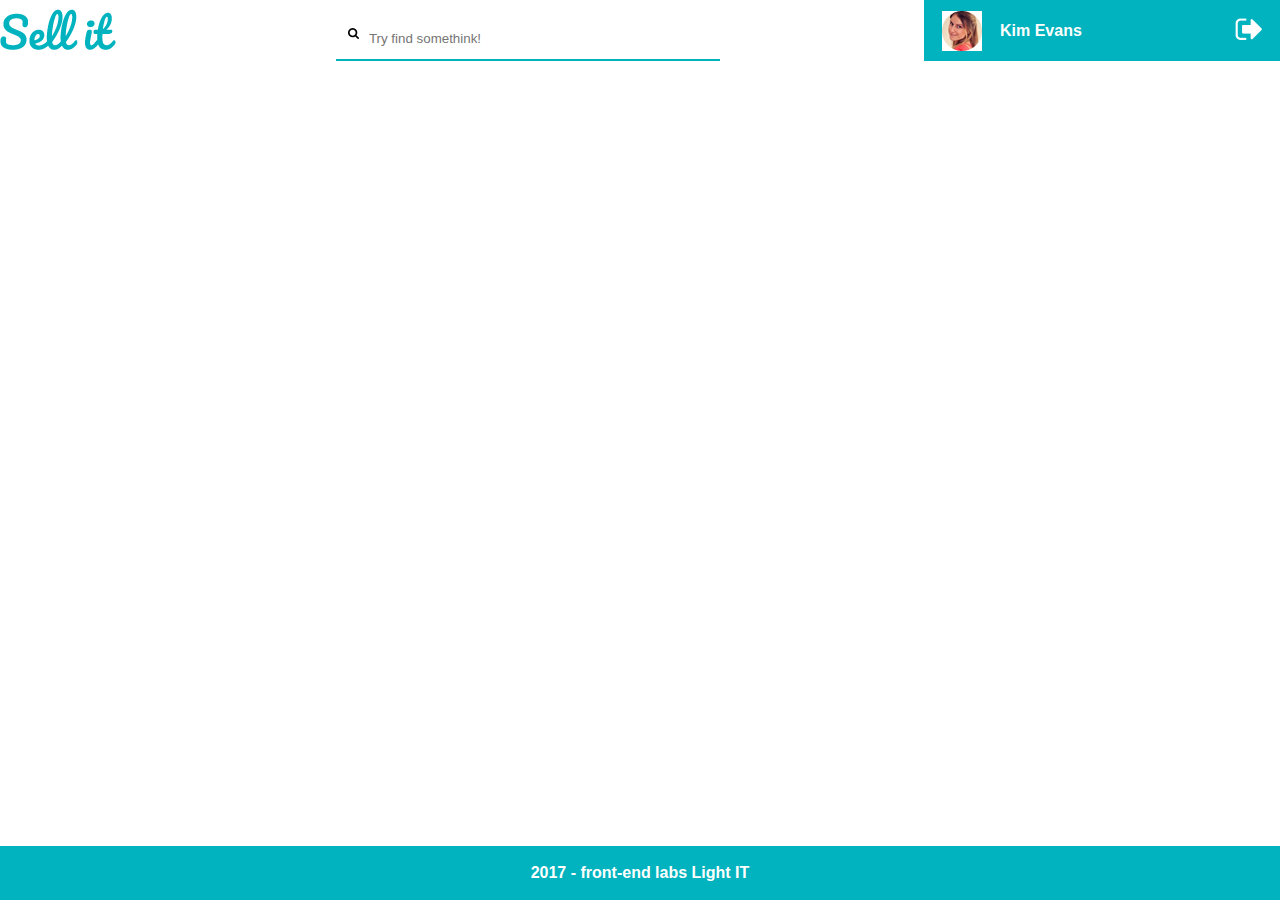
==== login_page/index.html @ 4c7693df "..." ====
<!DOCTYPE HTML>
<html lang="en">
    <head>
        <meta charset="utf-8">
        <title>Sell it: Login Page</title>
        <link rel="stylesheet" href="login_page.css">
    </head>
    <body>
        <div class="wrapper">
            <div class="header">
                <div class="header__logo">
                    <a href="#"><img src="../img/logo-2.png" alt="Sell it"></a>
                </div>
                <div class="header__search">
                    <a class="header__search-img" href="#"><img src="../img/search.png" alt="Search"></a>
                    <input class="header__search-input" type="search" placeholder="Try find somethink!">
                </div>
                <div class="header__account">
                    <div class="account__user">
                        <img src="../img/user_Kim-Evans.jpg" alt="Kim Evans">
                        <div class="account__user-name">Kim Evans</div>
                    </div>
                    <div class="account_sign-out">
                        <a href="#"><img src="../img/sign-out.png" alt="sign out"></a>
                    </div>
                </div>
            </div>
            <div class="footer">
                2017 - front-end labs Light IT
            </div>
        </div>
    </body>
</html>
---- login_page/login_page.css ----
html, body {
    margin: 0;
    padding: 0;
}

.wrapper {
    height: 100%;
    width: 100%;
    font-family: "Arial";
    color: #ffffff;
    font-weight: bold;
    text-align: center;
}

.header {
    display: flex;
    justify-content: space-between;
    width: 100%;
}
    .header__logo {}
    .header__search {
        width: 30%;
        margin-top: 2vh;
        border-bottom: 2px solid #00b3be;
        padding-bottom: 0;
    }
        .header__search-img {
            margin-bottom: 0;
        }
        .header__search-input {
            width: 90%;
            height: 100%;
            border: none;
            outline:none;    
    }
    .header__account {
        display: flex;
        justify-content: space-between;
        align-items: center;
        width: 25%;
        padding: 0 2vh;
        background-color: #00b3be;
    }
        .account__user {
            display: flex;
            vertical-align: middle;
        }
            .account__user-img {
                border-radius: 50%;
            }
            .account__user-name {
                margin: auto 2vh;
            }
    .account_sign-out {}
.footer {
    position: absolute;
    bottom: 0;
    width: 100%;
    height: 4vh;
    padding-top: 2vh;
    text-align: center;
    background-color: #00b3be;
}
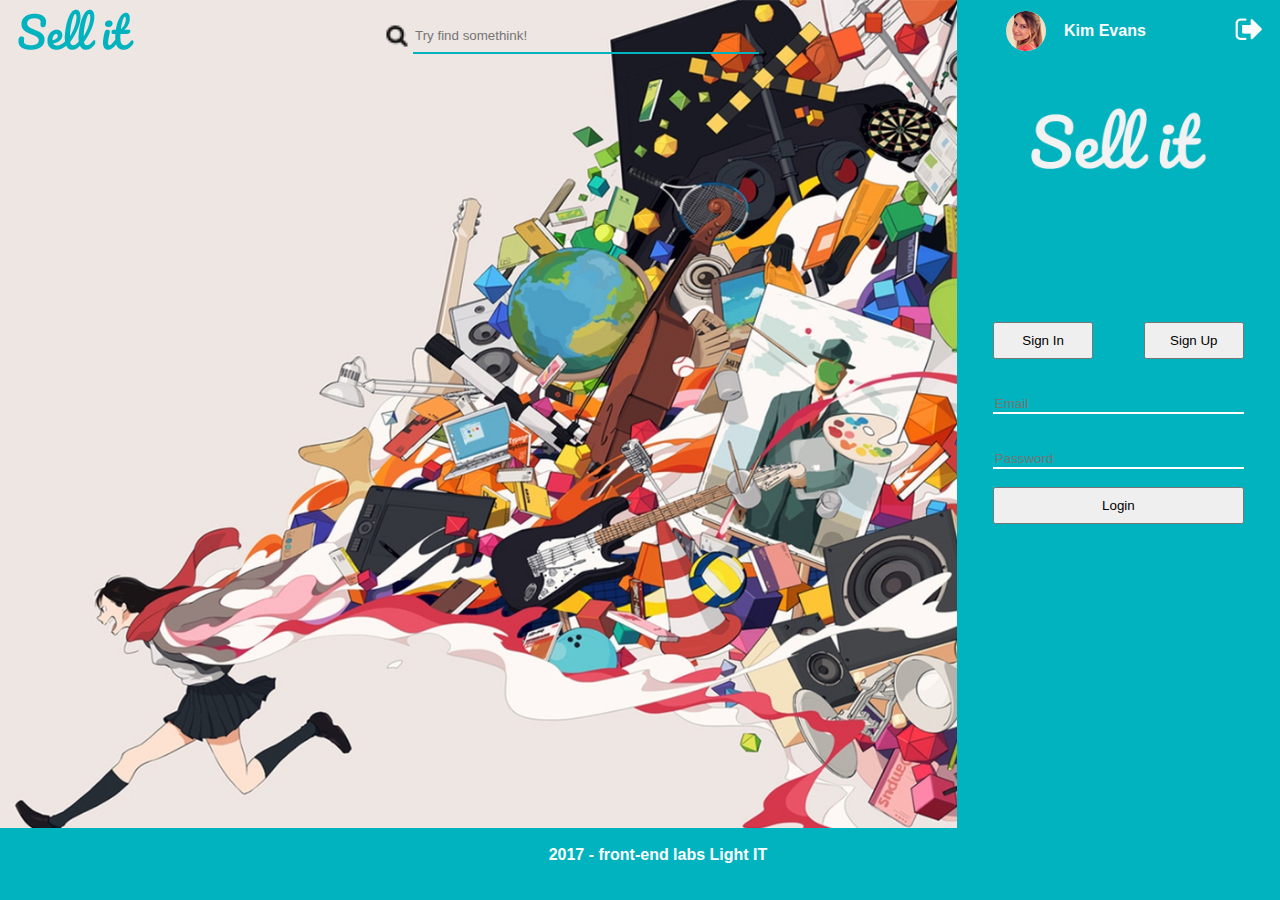
==== commit fc153b72: "Sell-it layout" ====
--- a/login_page/index.html
+++ b/login_page/index.html
@@ -2,7 +2,9 @@
 <html lang="en">
     <head>
         <meta charset="utf-8">
+        <meta name="viewport" content="width=device-width, initial-scale=1.0">
         <title>Sell it: Login Page</title>
+        <link rel="stylesheet" href="../main.css">
         <link rel="stylesheet" href="login_page.css">
     </head>
     <body>
@@ -12,17 +14,35 @@
                     <a href="#"><img src="../img/logo-2.png" alt="Sell it"></a>
                 </div>
                 <div class="header__search">
-                    <a class="header__search-img" href="#"><img src="../img/search.png" alt="Search"></a>
-                    <input class="header__search-input" type="search" placeholder="Try find somethink!">
+                    <img class="search__img" src="../img/search.png" alt="Search">
+                    <input class="search__input" type="search" placeholder="Try find somethink!">
                 </div>
                 <div class="header__account">
                     <div class="account__user">
-                        <img src="../img/user_Kim-Evans.jpg" alt="Kim Evans">
+                        <img class="account__user-img" src="../img/user_Kim-Evans.jpg" alt="Kim Evans">
                         <div class="account__user-name">Kim Evans</div>
                     </div>
-                    <div class="account_sign-out">
+                    <div class="account__sign-out">
                         <a href="#"><img src="../img/sign-out.png" alt="sign out"></a>
                     </div>
+                </div>
+            </div>
+            <div class="content">
+                <div class="content__left-section">
+                </div>
+                <div class="content__right-section">
+                    <img class="right-section__logo" src="../img/logo-1.png" alt="Sell it">
+                    <div class="right-section__login-form">
+                        <div class="login-form__sign-button">
+                            <button class="sign-button__btn">Sign In</button>
+                            <button class="sign-button__btn">Sign Up</button>
+                        </div>
+                        <div class="login-form__login-field">
+                            <input class="login-field__input" type="email" placeholder="Email">
+                            <input class="login-field__input" type="password" placeholder="Password">
+                            <button class="login-field__btn">Login</button>
+                        </div>
+                    </div>  
                 </div>
             </div>
             <div class="footer">
@@ -30,4 +50,4 @@
             </div>
         </div>
     </body>
-</html>+</html>
--- a/main.css
+++ b/main.css
@@ -0,0 +1,101 @@
+html, body {
+    margin: 0;
+    padding: 0;
+}
+
+.wrapper {
+    display: flex;
+    flex-direction: column;
+    justify-content: space-between;
+    height: 100%;
+    width: 100%;
+    font-family: "Arial";
+    color: #ffffff;
+    font-weight: bold;
+    text-align: center;
+}
+
+.header {
+    position: absolute;
+    display: flex;
+    justify-content: space-between;
+    width: 100%;
+}
+.header__logo {
+    margin-left: 2vh;
+}
+.header__search {
+    display: flex;
+    width: 30%;
+    height: 4vh;
+    margin-top: 2vh;
+    padding-bottom: 0;
+}
+.search__img {
+    width: 4vh;
+    height: 4vh;
+    padding-bottom: 0;
+}
+.search__input {
+    width: 90%;
+    height: 100%;
+    border: none;
+    outline: none;    
+    background-color: transparent;
+    border-bottom: 2px solid #00b3be;
+}
+
+.header__account {
+    display: flex;
+    justify-content: space-between;
+    align-items: center;
+    width: 20%;
+    padding: 0 2vh;
+    background-color: #00b3be;
+}
+.account__user {
+    display: flex;
+    vertical-align: middle;
+    cursor: pointer;
+}
+.account__user-img {
+    border-radius: 50%;
+}
+.account__user-name {
+    margin: auto 2vh;
+}
+.account__sign-out {}
+
+
+.footer {
+    position: fixed;
+    bottom: 0;
+    width: 100%;
+    height: 4vh;
+    padding: 2vh;
+    text-align: center;
+    background-color: #00b3be;
+}
+
+
+@media screen and (max-width: 576px) {
+    .header {
+        display: flex;
+        flex-direction: column;
+        align-items: center;
+        background-color: #00b3be;
+    }
+    .header__logo img {
+        content:url(img/logo-1.png);
+    }
+    .header__search {
+        width: 80%;
+        align-self: flex-end;
+    }
+    .search__input {
+        border-bottom: 2px solid #ffffff;
+    }
+    .header__account {
+        width: 80%;
+    }
+}
--- a/login_page/login_page.css
+++ b/login_page/login_page.css
@@ -1,64 +1,72 @@
-html, body {
-    margin: 0;
-    padding: 0;
+.content {
+    display: flex;
+    width: 100%;  
+    height: 100vh;
+    justify-content: flex-end; 
 }
 
-.wrapper {
-    height: 100%;
-    width: 100%;
-    font-family: "Arial";
-    color: #ffffff;
-    font-weight: bold;
-    text-align: center;
+.content__left-section {
+    width: 80%;
+    background: url(../img/b-ground.jpg) no-repeat;
+    background-size: 100% 100%;
+}
+.content__right-section {
+    display: flex;
+    flex-direction: column;
+    justify-content: flex-start;
+    padding: 12vh 4vh;
+    width: 21%;
+    background-color: #00b3be;
+}
+.right-section__logo {
+    width: 70%;
+    align-self: center;
+}
+.right-section__login-form {
+    margin: 15vh 0;
+}
+.login-form__sign-button {
+    display: flex;
+    justify-content: space-between;
+    margin: 2vh 0;
+}
+.sign-button__btn {
+    padding: 1vh;
+    width: 40%;
+    white-space: nowrap;
+    cursor: pointer;
+}
+            
+.login-form__login-field {
+    display: flex;
+    flex-direction: column;
+}
+.login-field__input {
+    border: none;
+    outline: none;    
+    background-color: transparent;
+    border-bottom: 2px solid #ffffff;
+    margin: 2vh 0;
+}
+.login-field__btn {
+    padding: 1vh;
+    cursor: pointer;
 }
 
-.header {
-    display: flex;
-    justify-content: space-between;
-    width: 100%;
+
+@media screen and (max-width: 576px) {   
+    .content {
+        width: 100%;
+        background: url(../img/b-ground.jpg);
+    }
+    .content__left-section {
+        display: none;
+    }
+    .content__right-section {
+        width: 100%;
+        overflow: hidden;
+    }
+    .right-section__logo {
+       display: none;
+    }
 }
-    .header__logo {}
-    .header__search {
-        width: 30%;
-        margin-top: 2vh;
-        border-bottom: 2px solid #00b3be;
-        padding-bottom: 0;
-    }
-        .header__search-img {
-            margin-bottom: 0;
-        }
-        .header__search-input {
-            width: 90%;
-            height: 100%;
-            border: none;
-            outline:none;    
-    }
-    .header__account {
-        display: flex;
-        justify-content: space-between;
-        align-items: center;
-        width: 25%;
-        padding: 0 2vh;
-        background-color: #00b3be;
-    }
-        .account__user {
-            display: flex;
-            vertical-align: middle;
-        }
-            .account__user-img {
-                border-radius: 50%;
-            }
-            .account__user-name {
-                margin: auto 2vh;
-            }
-    .account_sign-out {}
-.footer {
-    position: absolute;
-    bottom: 0;
-    width: 100%;
-    height: 4vh;
-    padding-top: 2vh;
-    text-align: center;
-    background-color: #00b3be;
-}
-
